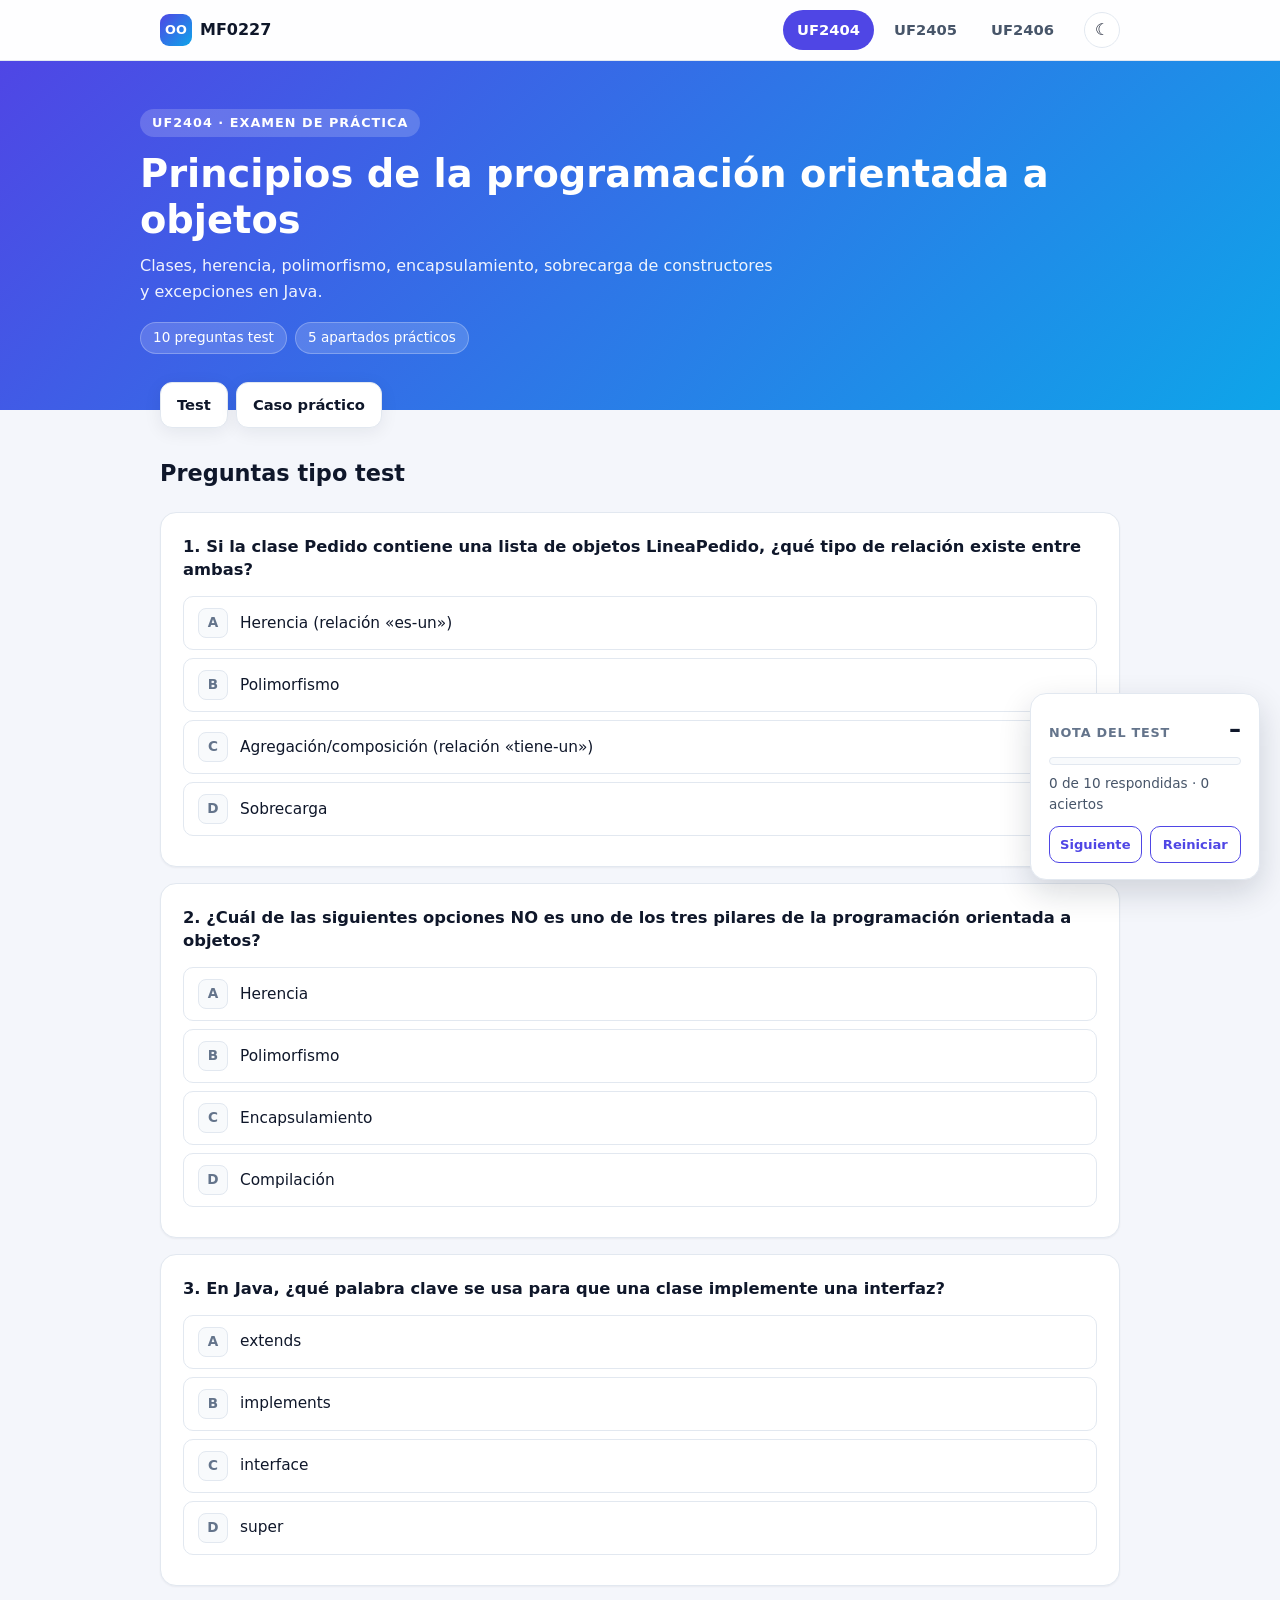
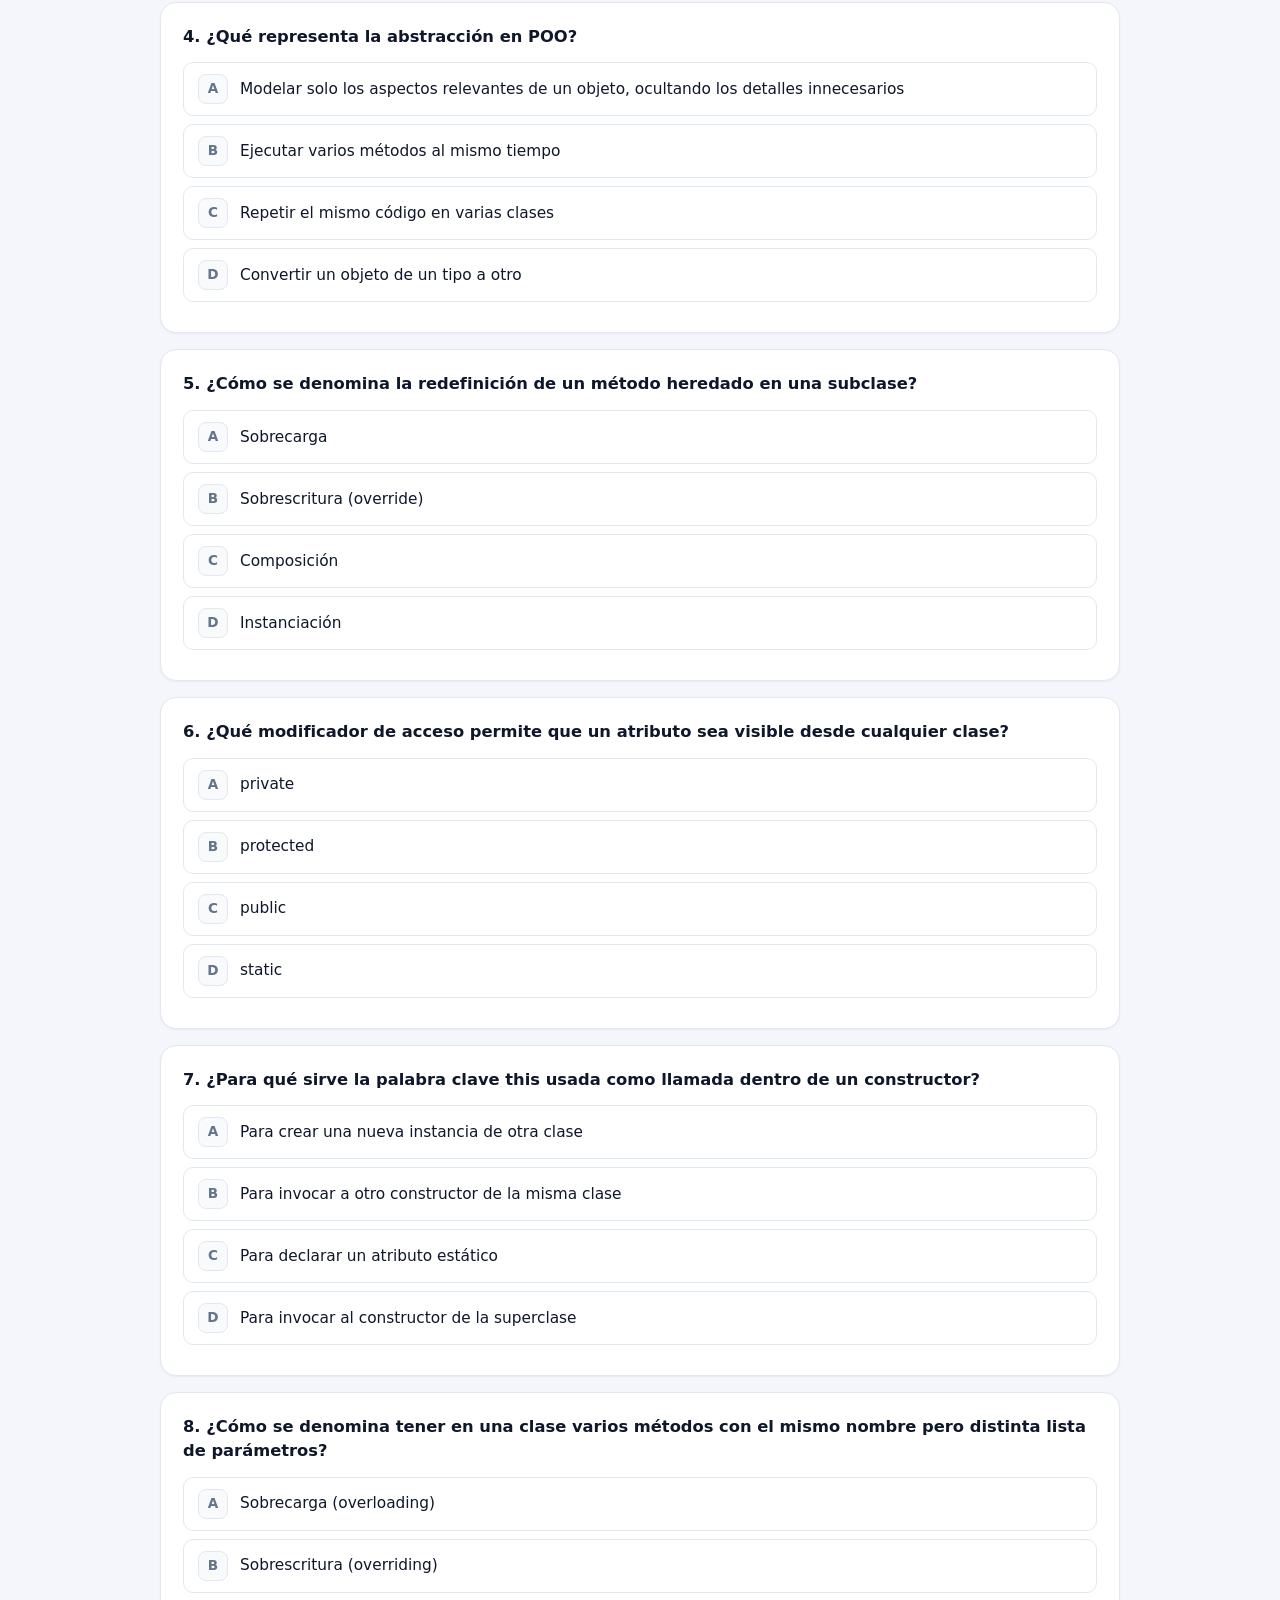
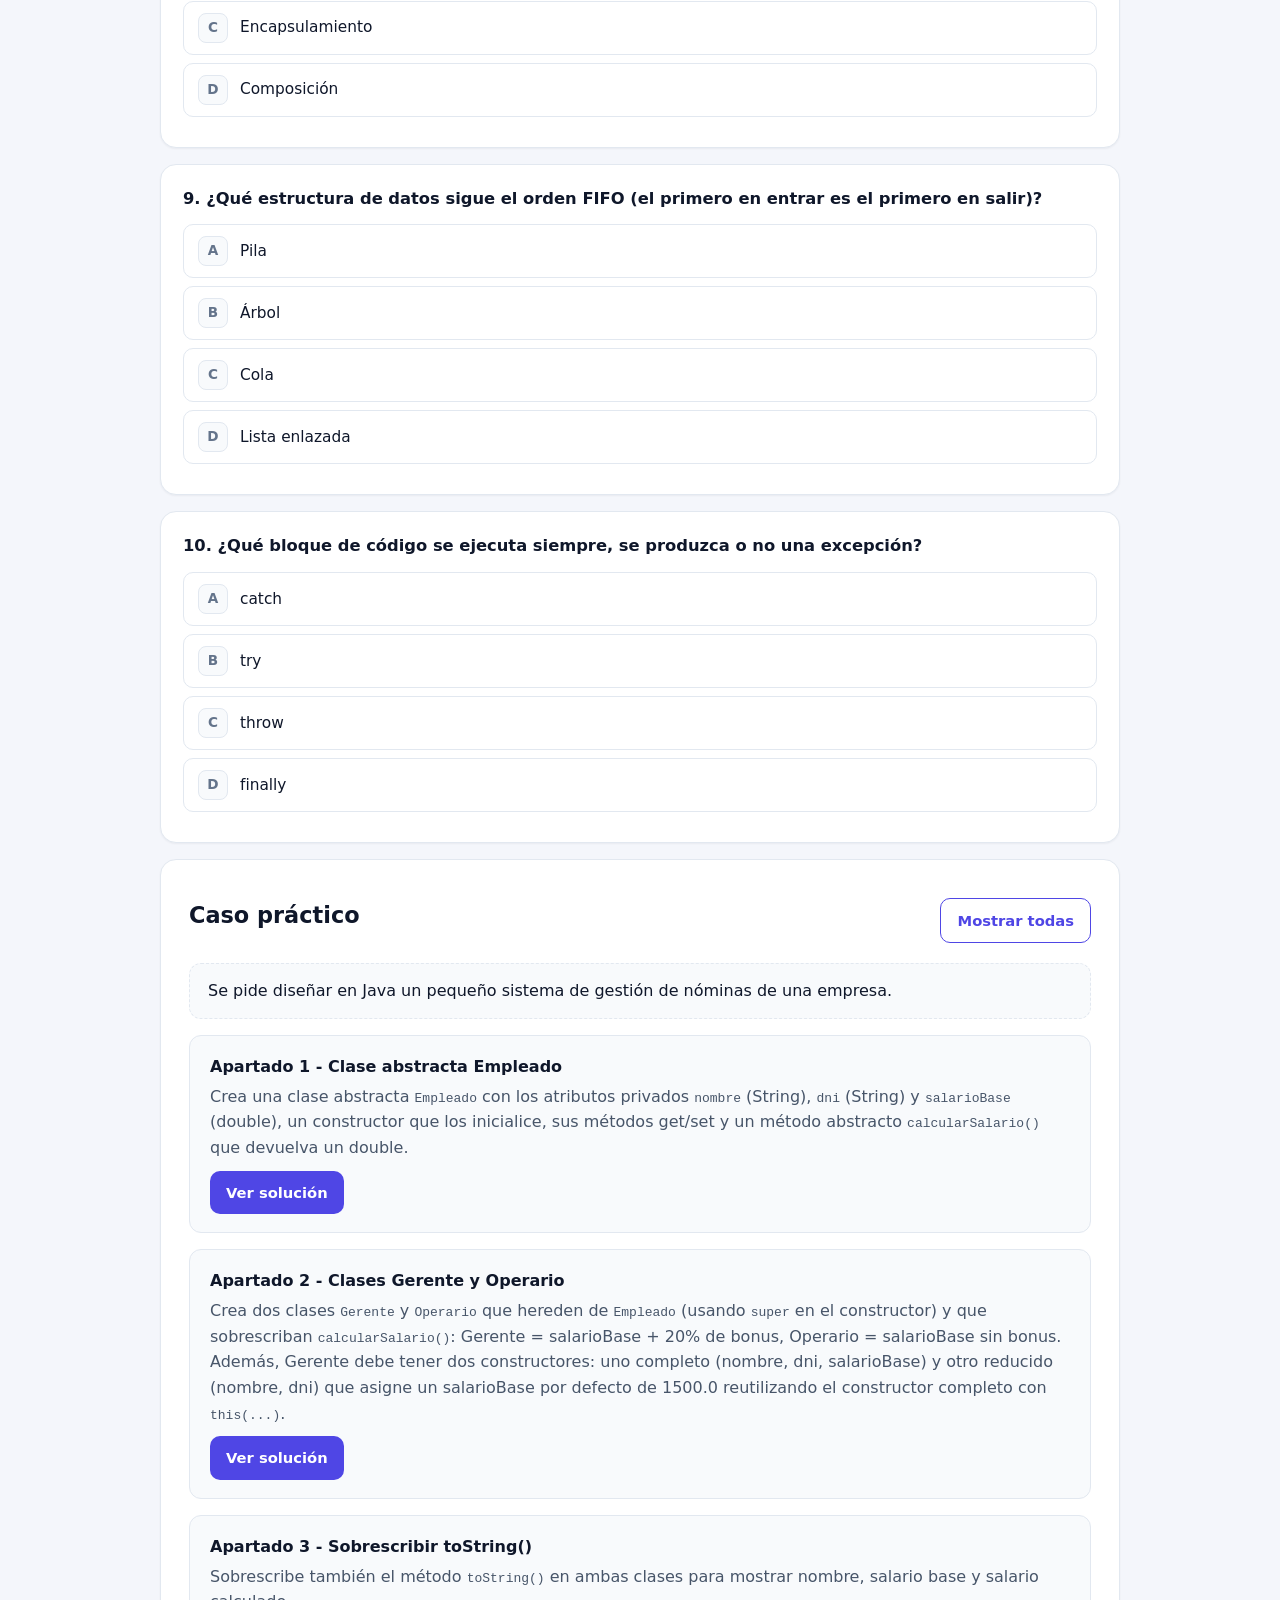
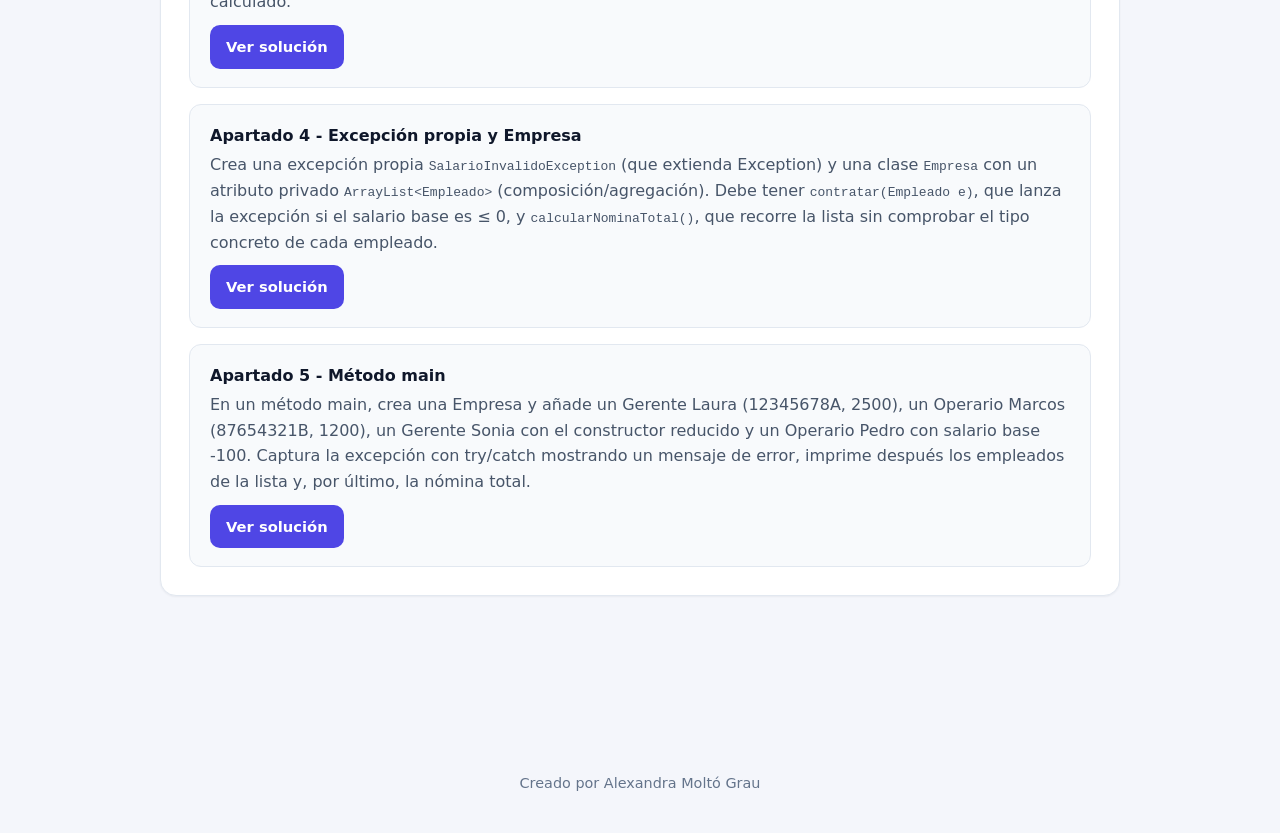
==== uf2404.html @ c9e81975 "wip" ====
<!DOCTYPE html>
<html lang="es">
<head>
<meta charset="UTF-8">
<meta name="viewport" content="width=device-width, initial-scale=1.0">
<title>UF2404 - Examen de Práctica</title>
<link rel="stylesheet" href="style.css">
</head>
<body>

<div class="topbar">
    <div class="topbar-inner">
        <a class="brand" href="index.html"><span class="brand-logo">OO</span><span class="brand-text">MF0227</span></a>
        <nav class="tabs">
            <a href="uf2404.html" class="active" aria-current="page">UF2404</a>
            <a href="uf2405.html">UF2405</a>
            <a href="uf2406.html">UF2406</a>
        </nav>
        <button class="theme-toggle" type="button" aria-label="Cambiar tema"></button>
    </div>
</div>

<header class="hero">
    <div class="hero-inner">
        <span class="eyebrow">UF2404 · Examen de práctica</span>
        <h1>Principios de la programación orientada a objetos</h1>
        <p>Clases, herencia, polimorfismo, encapsulamiento, sobrecarga de constructores y excepciones en Java.</p>
        <div class="hero-meta"><span>10 preguntas test</span><span>5 apartados prácticos</span></div>
    </div>
</header>

<main class="container">

<nav class="toc">
    <a href="#test">Test</a>
    <a href="#caso">Caso práctico</a>
</nav>

<section id="test" class="questions">
<div class="section-title"><h2>Preguntas tipo test</h2></div>

<div class="question">
    <h3>1. Si la clase Pedido contiene una lista de objetos LineaPedido, ¿qué tipo de relación existe entre ambas?</h3>
    <button class="answer">Herencia (relación «es-un»)</button>
    <button class="answer">Polimorfismo</button>
    <button class="answer correct">Agregación/composición (relación «tiene-un»)</button>
    <button class="answer">Sobrecarga</button>
    <div class="result"></div>
</div>

<div class="question">
    <h3>2. ¿Cuál de las siguientes opciones NO es uno de los tres pilares de la programación orientada a objetos?</h3>
    <button class="answer">Herencia</button>
    <button class="answer">Polimorfismo</button>
    <button class="answer">Encapsulamiento</button>
    <button class="answer correct">Compilación</button>
    <div class="result"></div>
</div>

<div class="question">
    <h3>3. En Java, ¿qué palabra clave se usa para que una clase implemente una interfaz?</h3>
    <button class="answer">extends</button>
    <button class="answer correct">implements</button>
    <button class="answer">interface</button>
    <button class="answer">super</button>
    <div class="result"></div>
</div>

<div class="question">
    <h3>4. ¿Qué representa la abstracción en POO?</h3>
    <button class="answer correct">Modelar solo los aspectos relevantes de un objeto, ocultando los detalles innecesarios</button>
    <button class="answer">Ejecutar varios métodos al mismo tiempo</button>
    <button class="answer">Repetir el mismo código en varias clases</button>
    <button class="answer">Convertir un objeto de un tipo a otro</button>
    <div class="result"></div>
</div>

<div class="question">
    <h3>5. ¿Cómo se denomina la redefinición de un método heredado en una subclase?</h3>
    <button class="answer">Sobrecarga</button>
    <button class="answer correct">Sobrescritura (override)</button>
    <button class="answer">Composición</button>
    <button class="answer">Instanciación</button>
    <div class="result"></div>
</div>

<div class="question">
    <h3>6. ¿Qué modificador de acceso permite que un atributo sea visible desde cualquier clase?</h3>
    <button class="answer">private</button>
    <button class="answer">protected</button>
    <button class="answer correct">public</button>
    <button class="answer">static</button>
    <div class="result"></div>
</div>

<div class="question">
    <h3>7. ¿Para qué sirve la palabra clave this usada como llamada dentro de un constructor?</h3>
    <button class="answer">Para crear una nueva instancia de otra clase</button>
    <button class="answer correct">Para invocar a otro constructor de la misma clase</button>
    <button class="answer">Para declarar un atributo estático</button>
    <button class="answer">Para invocar al constructor de la superclase</button>
    <div class="result"></div>
</div>

<div class="question">
    <h3>8. ¿Cómo se denomina tener en una clase varios métodos con el mismo nombre pero distinta lista de parámetros?</h3>
    <button class="answer correct">Sobrecarga (overloading)</button>
    <button class="answer">Sobrescritura (overriding)</button>
    <button class="answer">Encapsulamiento</button>
    <button class="answer">Composición</button>
    <div class="result"></div>
</div>

<div class="question">
    <h3>9. ¿Qué estructura de datos sigue el orden FIFO (el primero en entrar es el primero en salir)?</h3>
    <button class="answer">Pila</button>
    <button class="answer">Árbol</button>
    <button class="answer correct">Cola</button>
    <button class="answer">Lista enlazada</button>
    <div class="result"></div>
</div>

<div class="question">
    <h3>10. ¿Qué bloque de código se ejecuta siempre, se produzca o no una excepción?</h3>
    <button class="answer">catch</button>
    <button class="answer">try</button>
    <button class="answer">throw</button>
    <button class="answer correct">finally</button>
    <div class="result"></div>
</div>
</section>

<section id="caso" class="card">
<div class="section-title"><h2>Caso práctico</h2><button type="button" class="btn btn-ghost" data-toggle-all>Mostrar todas</button></div>
<div class="statement">
<p>Se pide diseñar en Java un pequeño sistema de gestión de nóminas de una empresa.</p>
</div>

<div class="practice">
<h3>Apartado 1 - Clase abstracta Empleado</h3>
<p>Crea una clase abstracta <code>Empleado</code> con los atributos privados <code>nombre</code> (String), <code>dni</code> (String) y <code>salarioBase</code> (double), un constructor que los inicialice, sus métodos get/set y un método abstracto <code>calcularSalario()</code> que devuelva un double.</p>
<button class="solution-btn">Ver solución</button>
<div class="solution"><pre>
public abstract class Empleado {
    private String nombre;
    private String dni;
    private double salarioBase;

    public Empleado(String nombre, String dni, double salarioBase) {
        this.nombre = nombre;
        this.dni = dni;
        this.salarioBase = salarioBase;
    }

    public String getNombre() { return nombre; }
    public void setNombre(String nombre) { this.nombre = nombre; }
    public String getDni() { return dni; }
    public void setDni(String dni) { this.dni = dni; }
    public double getSalarioBase() { return salarioBase; }
    public void setSalarioBase(double salarioBase) { this.salarioBase = salarioBase; }

    public abstract double calcularSalario();
}
</pre></div>
</div>

<div class="practice">
<h3>Apartado 2 - Clases Gerente y Operario</h3>
<p>Crea dos clases <code>Gerente</code> y <code>Operario</code> que hereden de <code>Empleado</code> (usando <code>super</code> en el constructor) y que sobrescriban <code>calcularSalario()</code>: Gerente = salarioBase + 20% de bonus, Operario = salarioBase sin bonus. Además, Gerente debe tener dos constructores: uno completo (nombre, dni, salarioBase) y otro reducido (nombre, dni) que asigne un salarioBase por defecto de 1500.0 reutilizando el constructor completo con <code>this(...)</code>.</p>
<button class="solution-btn">Ver solución</button>
<div class="solution"><pre>
public class Gerente extends Empleado {
    public Gerente(String nombre, String dni, double salarioBase) {
        super(nombre, dni, salarioBase);
    }

    public Gerente(String nombre, String dni) {   // sobrecarga
        this(nombre, dni, 1500.0);
    }

    @Override
    public double calcularSalario() { return getSalarioBase() * 1.20; }
}

public class Operario extends Empleado {
    public Operario(String nombre, String dni, double salarioBase) {
        super(nombre, dni, salarioBase);
    }

    @Override
    public double calcularSalario() { return getSalarioBase(); }
}
</pre></div>
</div>

<div class="practice">
<h3>Apartado 3 - Sobrescribir toString()</h3>
<p>Sobrescribe también el método <code>toString()</code> en ambas clases para mostrar nombre, salario base y salario calculado.</p>
<button class="solution-btn">Ver solución</button>
<div class="solution"><pre>
// En Gerente
@Override
public String toString() {
    return "Gerente: " + getNombre()
         + " - Salario base: " + getSalarioBase() + " - Salario: " + calcularSalario();
}

// En Operario
@Override
public String toString() {
    return "Operario: " + getNombre()
         + " - Salario base: " + getSalarioBase() + " - Salario: " + calcularSalario();
}
</pre></div>
</div>

<div class="practice">
<h3>Apartado 4 - Excepción propia y Empresa</h3>
<p>Crea una excepción propia <code>SalarioInvalidoException</code> (que extienda Exception) y una clase <code>Empresa</code> con un atributo privado <code>ArrayList&lt;Empleado&gt;</code> (composición/agregación). Debe tener <code>contratar(Empleado e)</code>, que lanza la excepción si el salario base es ≤ 0, y <code>calcularNominaTotal()</code>, que recorre la lista sin comprobar el tipo concreto de cada empleado.</p>
<button class="solution-btn">Ver solución</button>
<div class="solution"><pre>
public class SalarioInvalidoException extends Exception {
    public SalarioInvalidoException(String mensaje) { super(mensaje); }
}

import java.util.ArrayList;

public class Empresa {
    private ArrayList&lt;Empleado&gt; empleados = new ArrayList&lt;&gt;();

    public void contratar(Empleado e) throws SalarioInvalidoException {
        if (e.getSalarioBase() &lt;= 0) {
            throw new SalarioInvalidoException(
                "salario no válido para " + e.getNombre());
        }
        empleados.add(e);
    }

    public double calcularNominaTotal() {
        double total = 0;
        for (Empleado e : empleados) {
            total += e.calcularSalario();   // polimorfismo
        }
        return total;
    }

    public ArrayList&lt;Empleado&gt; getEmpleados() { return empleados; }
}
</pre></div>
</div>

<div class="practice">
<h3>Apartado 5 - Método main</h3>
<p>En un método main, crea una Empresa y añade un Gerente Laura (12345678A, 2500), un Operario Marcos (87654321B, 1200), un Gerente Sonia con el constructor reducido y un Operario Pedro con salario base -100. Captura la excepción con try/catch mostrando un mensaje de error, imprime después los empleados de la lista y, por último, la nómina total.</p>
<button class="solution-btn">Ver solución</button>
<div class="solution"><pre>
public class Main {
    public static void main(String[] args) {
        Empresa empresa = new Empresa();
        try {
            empresa.contratar(new Gerente("Laura", "12345678A", 2500));
            empresa.contratar(new Operario("Marcos", "87654321B", 1200));
            empresa.contratar(new Gerente("Sonia", "11223344C"));
            empresa.contratar(new Operario("Pedro", "99887766D", -100));
        } catch (SalarioInvalidoException ex) {
            System.out.println("Error: " + ex.getMessage());
        }
        for (Empleado e : empresa.getEmpleados()) {
            System.out.println(e);
        }
        System.out.println("Nómina total: " + empresa.calcularNominaTotal());
    }
}

/* Salida esperada:
Error: salario no válido para Pedro
Gerente: Laura - Salario base: 2500.0 - Salario: 3000.0
Operario: Marcos - Salario base: 1200.0 - Salario: 1200.0
Gerente: Sonia - Salario base: 1500.0 - Salario: 1800.0
Nómina total: 6000.0
*/
</pre></div>
</div>

</section>

</main>

<footer>
    Creado por Alexandra Moltó Grau
</footer>

<script src="script.js"></script>
</body>
</html>
---- style.css ----
/* =========================
   VARIABLES / TEMA
========================= */

:root{
    --bg:#f4f6fb;
    --surface:#ffffff;
    --surface-2:#f8fafc;
    --border:#e2e8f0;
    --text:#0f172a;
    --text-2:#475569;
    --muted:#64748b;

    --primary:#4f46e5;
    --primary-hover:#4338ca;
    --primary-soft:#eef2ff;
    --primary-text:#ffffff;

    --ok:#16a34a;
    --ok-soft:#dcfce7;
    --ok-border:#22c55e;
    --ok-text:#166534;

    --ko:#dc2626;
    --ko-soft:#fee2e2;
    --ko-border:#ef4444;
    --ko-text:#991b1b;

    --info-soft:#ecfeff;
    --info-border:#0891b2;

    --code-bg:#0f172a;
    --code-text:#e2e8f0;

    --shadow-sm:0 1px 2px rgba(15,23,42,.05);
    --shadow:0 4px 18px rgba(15,23,42,.07);
    --shadow-lg:0 12px 32px rgba(15,23,42,.16);

    --radius:16px;
    --radius-sm:10px;

    --hero-from:#4f46e5;
    --hero-to:#0ea5e9;
}

@media (prefers-color-scheme: dark){
    :root:not([data-theme="light"]){
        --bg:#0b1120;
        --surface:#131c2e;
        --surface-2:#0f1728;
        --border:#23304a;
        --text:#e2e8f0;
        --text-2:#b6c2d4;
        --muted:#8a99b0;

        --primary:#818cf8;
        --primary-hover:#a5b4fc;
        --primary-soft:#1e2448;
        --primary-text:#0b1120;

        --ok:#4ade80;
        --ok-soft:#0f2e1f;
        --ok-border:#22c55e;
        --ok-text:#86efac;

        --ko:#f87171;
        --ko-soft:#3a1618;
        --ko-border:#ef4444;
        --ko-text:#fca5a5;

        --info-soft:#0c2a33;
        --info-border:#22d3ee;

        --code-bg:#070b16;
        --code-text:#e2e8f0;

        --shadow-sm:0 1px 2px rgba(0,0,0,.3);
        --shadow:0 4px 18px rgba(0,0,0,.35);
        --shadow-lg:0 12px 32px rgba(0,0,0,.5);

        --hero-from:#3730a3;
        --hero-to:#0369a1;
    }
}

:root[data-theme="dark"]{
    --bg:#0b1120;
    --surface:#131c2e;
    --surface-2:#0f1728;
    --border:#23304a;
    --text:#e2e8f0;
    --text-2:#b6c2d4;
    --muted:#8a99b0;

    --primary:#818cf8;
    --primary-hover:#a5b4fc;
    --primary-soft:#1e2448;
    --primary-text:#0b1120;

    --ok:#4ade80;
    --ok-soft:#0f2e1f;
    --ok-border:#22c55e;
    --ok-text:#86efac;

    --ko:#f87171;
    --ko-soft:#3a1618;
    --ko-border:#ef4444;
    --ko-text:#fca5a5;

    --info-soft:#0c2a33;
    --info-border:#22d3ee;

    --code-bg:#070b16;
    --code-text:#e2e8f0;

    --shadow-sm:0 1px 2px rgba(0,0,0,.3);
    --shadow:0 4px 18px rgba(0,0,0,.35);
    --shadow-lg:0 12px 32px rgba(0,0,0,.5);

    --hero-from:#3730a3;
    --hero-to:#0369a1;
}

/* =========================
   RESET
========================= */

*{
    margin:0;
    padding:0;
    box-sizing:border-box;
}

html{
    scroll-behavior:smooth;
    scroll-padding-top:80px;
}

body{
    font-family:'Segoe UI',system-ui,-apple-system,Roboto,sans-serif;
    background:var(--bg);
    color:var(--text);
    line-height:1.6;
    -webkit-font-smoothing:antialiased;
}

a{
    color:var(--primary);
}

:focus-visible{
    outline:3px solid var(--primary);
    outline-offset:2px;
}

/* =========================
   BARRA SUPERIOR
========================= */

.topbar{
    position:sticky;
    top:0;
    z-index:100;
    background:color-mix(in srgb, var(--surface) 88%, transparent);
    backdrop-filter:blur(10px);
    -webkit-backdrop-filter:blur(10px);
    border-bottom:1px solid var(--border);
}

.topbar-inner{
    max-width:1000px;
    margin:0 auto;
    padding:10px 20px;
    display:flex;
    align-items:center;
    gap:16px;
}

.brand{
    font-weight:800;
    color:var(--text);
    text-decoration:none;
    display:flex;
    align-items:center;
    gap:8px;
    white-space:nowrap;
}

.brand-logo{
    display:inline-grid;
    place-items:center;
    width:32px;
    height:32px;
    border-radius:9px;
    background:linear-gradient(135deg,var(--hero-from),var(--hero-to));
    color:#fff;
    font-size:.8rem;
}

.tabs{
    display:flex;
    gap:6px;
    margin-left:auto;
    overflow-x:auto;
}

.tabs a{
    text-decoration:none;
    color:var(--text-2);
    padding:8px 14px;
    border-radius:999px;
    font-weight:600;
    font-size:.92rem;
    transition:background .15s,color .15s;
    white-space:nowrap;
}

.tabs a:hover{
    background:var(--primary-soft);
    color:var(--primary);
}

.tabs a.active{
    background:var(--primary);
    color:var(--primary-text);
}

.theme-toggle{
    border:1px solid var(--border);
    background:var(--surface);
    color:var(--text);
    width:36px;
    height:36px;
    border-radius:50%;
    cursor:pointer;
    font-size:1rem;
    flex-shrink:0;
}

/* =========================
   HERO
========================= */

.hero{
    background:linear-gradient(135deg,var(--hero-from),var(--hero-to));
    color:#fff;
    padding:48px 20px 56px;
}

.hero-inner{
    max-width:1000px;
    margin:0 auto;
}

.hero .eyebrow{
    display:inline-block;
    font-size:.8rem;
    font-weight:700;
    letter-spacing:.08em;
    text-transform:uppercase;
    background:rgba(255,255,255,.18);
    padding:4px 12px;
    border-radius:999px;
    margin-bottom:14px;
}

.hero h1{
    font-size:clamp(1.6rem,4vw,2.4rem);
    line-height:1.2;
    margin-bottom:10px;
}

.hero p{
    opacity:.92;
    max-width:640px;
}

.hero-meta{
    display:flex;
    flex-wrap:wrap;
    gap:8px;
    margin-top:18px;
}

.hero-meta span{
    background:rgba(255,255,255,.16);
    border:1px solid rgba(255,255,255,.25);
    padding:4px 12px;
    border-radius:999px;
    font-size:.85rem;
}

/* =========================
   ÍNDICE DE SECCIONES
========================= */

.toc{
    display:flex;
    flex-wrap:wrap;
    gap:8px;
    margin:-28px 0 28px;
    position:relative;
}

.toc a{
    background:var(--surface);
    border:1px solid var(--border);
    box-shadow:var(--shadow);
    padding:10px 16px;
    border-radius:12px;
    text-decoration:none;
    color:var(--text);
    font-weight:600;
    font-size:.92rem;
}

.toc a:hover{
    border-color:var(--primary);
    color:var(--primary);
}

/* =========================
   CONTENIDO
========================= */

.container{
    max-width:1000px;
    margin:0 auto;
    padding:0 20px 120px;
}

.section-title{
    display:flex;
    align-items:center;
    justify-content:space-between;
    flex-wrap:wrap;
    gap:12px;
    margin-bottom:20px;
}

.section-title h2{
    font-size:1.4rem;
}

.card{
    background:var(--surface);
    border:1px solid var(--border);
    border-radius:var(--radius);
    padding:28px;
    margin-bottom:28px;
    box-shadow:var(--shadow-sm);
}

.card > h2{
    font-size:1.35rem;
    margin-bottom:18px;
}

.card > p{
    color:var(--text-2);
}

/* =========================
   PORTADA
========================= */

.unit-grid{
    display:grid;
    grid-template-columns:repeat(auto-fit,minmax(260px,1fr));
    gap:20px;
    margin-top:-28px;
    position:relative;
}

.unit-card{
    display:flex;
    flex-direction:column;
    background:var(--surface);
    border:1px solid var(--border);
    border-radius:var(--radius);
    padding:24px;
    box-shadow:var(--shadow);
    text-decoration:none;
    color:var(--text);
    transition:transform .15s,box-shadow .15s,border-color .15s;
}

.unit-card:hover{
    transform:translateY(-3px);
    box-shadow:var(--shadow-lg);
    border-color:var(--primary);
}

.unit-card .unit-code{
    font-size:.8rem;
    font-weight:800;
    letter-spacing:.06em;
    color:var(--primary);
}

.unit-card h2{
    font-size:1.15rem;
    margin:6px 0 8px;
}

.unit-card p{
    color:var(--text-2);
    font-size:.95rem;
    flex:1;
}

.unit-card .unit-tags{
    display:flex;
    flex-wrap:wrap;
    gap:6px;
    margin:14px 0 18px;
}

.unit-card .unit-tags span{
    font-size:.78rem;
    background:var(--surface-2);
    border:1px solid var(--border);
    padding:2px 10px;
    border-radius:999px;
    color:var(--muted);
}

.unit-card .go{
    font-weight:700;
    color:var(--primary);
}

.tips{
    margin-top:28px;
}

.tips ul{
    margin-left:20px;
    color:var(--text-2);
}

/* =========================
   PREGUNTAS TEST
========================= */

.questions{
    counter-reset:q;
}

.question{
    background:var(--surface);
    border:1px solid var(--border);
    border-radius:var(--radius);
    padding:22px;
    margin-bottom:16px;
    box-shadow:var(--shadow-sm);
    transition:border-color .2s;
}

.question.is-correct{
    border-color:var(--ok-border);
}

.question.is-wrong{
    border-color:var(--ko-border);
}

.question h3{
    font-size:1.02rem;
    margin-bottom:14px;
    line-height:1.45;
}

.answer{
    display:flex;
    align-items:center;
    gap:12px;
    width:100%;
    text-align:left;
    padding:11px 14px;
    margin-bottom:8px;
    border:1.5px solid var(--border);
    border-radius:var(--radius-sm);
    background:var(--surface);
    color:var(--text);
    cursor:pointer;
    transition:background .15s,border-color .15s;
    font:inherit;
    font-size:.96rem;
}

.answer::before{
    content:attr(data-letter);
    display:inline-grid;
    place-items:center;
    flex-shrink:0;
    width:28px;
    height:28px;
    border-radius:8px;
    background:var(--surface-2);
    border:1px solid var(--border);
    font-weight:700;
    font-size:.85rem;
    color:var(--muted);
}

.answer:not(:disabled):hover{
    background:var(--primary-soft);
    border-color:var(--primary);
}

.answer:disabled{
    cursor:default;
}

.answer.show-correct{
    background:var(--ok-soft);
    border-color:var(--ok-border);
    color:var(--ok-text);
}

.answer.show-correct::before{
    content:"✓";
    background:var(--ok-border);
    border-color:var(--ok-border);
    color:#fff;
}

.answer.show-wrong{
    background:var(--ko-soft);
    border-color:var(--ko-border);
    color:var(--ko-text);
}

.answer.show-wrong::before{
    content:"✕";
    background:var(--ko-border);
    border-color:var(--ko-border);
    color:#fff;
}

.question.answered .answer:not(.show-correct):not(.show-wrong){
    opacity:.6;
}

.result{
    margin-top:6px;
    font-weight:600;
    font-size:.95rem;
}

.result.ok{ color:var(--ok); }
.result.ko{ color:var(--ko); }

/* =========================
   PREGUNTAS CORTAS
========================= */

.short-question{
    padding:20px 0;
    border-bottom:1px solid var(--border);
}

.short-question:last-child{
    border-bottom:none;
    padding-bottom:0;
}

.short-question:first-of-type{
    padding-top:0;
}

.short-question h3{
    font-size:1.02rem;
    margin-bottom:8px;
}

textarea{
    width:100%;
    min-height:110px;
    padding:14px;
    border:1.5px solid var(--border);
    border-radius:12px;
    resize:vertical;
    font:inherit;
    font-size:.95rem;
    background:var(--surface-2);
    color:var(--text);
    transition:border-color .15s;
}

textarea:focus{
    outline:none;
    border-color:var(--primary);
    background:var(--surface);
}

.saved-hint{
    font-size:.78rem;
    color:var(--muted);
    margin-left:10px;
}

/* =========================
   BOTONES
========================= */

.btn,
.check-btn,
.solution-btn{
    display:inline-flex;
    align-items:center;
    gap:6px;
    margin-top:10px;
    background:var(--primary);
    color:var(--primary-text);
    border:none;
    border-radius:var(--radius-sm);
    padding:10px 16px;
    cursor:pointer;
    font:inherit;
    font-weight:600;
    font-size:.92rem;
    text-decoration:none;
    transition:background .15s;
}

.btn:hover,
.check-btn:hover,
.solution-btn:hover{
    background:var(--primary-hover);
}

.btn-ghost{
    background:transparent;
    color:var(--primary);
    border:1.5px solid var(--primary);
}

.btn-ghost:hover{
    background:var(--primary-soft);
}

.check-btn[aria-expanded="true"],
.solution-btn[aria-expanded="true"]{
    background:var(--surface-2);
    color:var(--text);
    box-shadow:inset 0 0 0 1.5px var(--border);
}

/* =========================
   RESPUESTAS MODELO
========================= */

.feedback,
.solution{
    display:none;
    margin-top:14px;
    padding:14px 16px;
    border-radius:var(--radius-sm);
    animation:fade .2s ease;
}

.feedback{
    background:var(--info-soft);
    border-left:4px solid var(--info-border);
}

.feedback::before{
    content:"Respuesta modelo";
    display:block;
    font-size:.75rem;
    font-weight:800;
    letter-spacing:.06em;
    text-transform:uppercase;
    color:var(--info-border);
    margin-bottom:4px;
}

.solution{
    background:var(--primary-soft);
    border-left:4px solid var(--primary);
}

.feedback.open,
.solution.open{
    display:block;
}

@keyframes fade{
    from{ opacity:0; transform:translateY(-4px); }
    to{ opacity:1; transform:none; }
}

/* =========================
   CÓDIGO
========================= */

.code-wrap{
    position:relative;
}

pre{
    background:var(--code-bg);
    color:var(--code-text);
    padding:16px 18px;
    border-radius:var(--radius-sm);
    overflow-x:auto;
    font-family:'Cascadia Code','Consolas','Fira Code',monospace;
    font-size:.88rem;
    line-height:1.55;
}

.solution pre{
    margin:-2px 0;
}

.copy-btn{
    position:absolute;
    top:8px;
    right:8px;
    background:rgba(255,255,255,.1);
    color:#e2e8f0;
    border:1px solid rgba(255,255,255,.2);
    border-radius:8px;
    padding:4px 10px;
    font:inherit;
    font-size:.78rem;
    cursor:pointer;
}

.copy-btn:hover{
    background:rgba(255,255,255,.2);
}

/* =========================
   CASO PRÁCTICO
========================= */

.practice{
    background:var(--surface-2);
    border:1px solid var(--border);
    border-radius:12px;
    padding:18px 20px;
    margin-top:16px;
}

.practice h3{
    font-size:1rem;
    margin-bottom:4px;
}

.practice > p{
    color:var(--text-2);
}

.statement{
    background:var(--surface-2);
    border:1px dashed var(--border);
    border-radius:12px;
    padding:14px 18px;
    margin-bottom:6px;
}

ul{
    margin-top:8px;
    margin-left:22px;
}

li{
    margin-bottom:4px;
}

/* =========================
   TABLAS
========================= */

.table-name{
    font-weight:700;
    margin:18px 0 8px;
    font-family:'Cascadia Code','Consolas',monospace;
    color:var(--primary);
}

.table-wrap{
    overflow-x:auto;
    border:1px solid var(--border);
    border-radius:12px;
}

table{
    width:100%;
    border-collapse:collapse;
    font-size:.93rem;
}

th,
td{
    padding:10px 14px;
    text-align:left;
    border-bottom:1px solid var(--border);
}

th{
    background:var(--surface-2);
    font-family:'Cascadia Code','Consolas',monospace;
    font-size:.85rem;
    color:var(--text-2);
}

tr:last-child td{
    border-bottom:none;
}

/* =========================
   PANEL NOTA
========================= */

#score-panel{
    position:fixed;
    right:20px;
    bottom:20px;
    background:var(--surface);
    border:1px solid var(--border);
    padding:16px 18px;
    border-radius:var(--radius);
    box-shadow:var(--shadow-lg);
    width:230px;
    z-index:999;
}

#score-panel .score-head{
    display:flex;
    justify-content:space-between;
    align-items:baseline;
    margin-bottom:8px;
}

#score-panel h3{
    font-size:.8rem;
    letter-spacing:.06em;
    text-transform:uppercase;
    color:var(--muted);
}

#score-grade{
    font-size:1.5rem;
    font-weight:800;
}

#score-grade.pass{ color:var(--ok); }
#score-grade.fail{ color:var(--ko); }

.progress{
    height:8px;
    background:var(--surface-2);
    border:1px solid var(--border);
    border-radius:999px;
    overflow:hidden;
    display:flex;
}

.progress .bar-ok{
    background:var(--ok-border);
    transition:width .3s;
}

.progress .bar-ko{
    background:var(--ko-border);
    transition:width .3s;
}

#score-text{
    font-size:.85rem;
    color:var(--text-2);
    margin-top:8px;
}

#score-panel .score-actions{
    display:flex;
    gap:8px;
    margin-top:10px;
}

#score-panel .score-actions button{
    flex:1;
    margin-top:0;
    padding:7px 10px;
    font-size:.82rem;
    justify-content:center;
}

/* =========================
   FOOTER
========================= */

footer{
    text-align:center;
    padding:28px 20px 40px;
    font-size:.9rem;
    color:var(--muted);
}

/* =========================
   MÓVIL
========================= */

@media (max-width:720px){

    .topbar-inner{
        padding:8px 16px;
        gap:10px;
    }

    .brand-text{
        display:none;
    }

    .tabs a{
        padding:7px 11px;
        font-size:.86rem;
    }

    .hero{
        padding:36px 16px 48px;
    }

    .container{
        padding:0 16px 150px;
    }

    .card{
        padding:20px 16px;
    }

    .question{
        padding:18px 16px;
    }

    #score-panel{
        left:12px;
        right:12px;
        bottom:12px;
        width:auto;
    }

}

@media print{
    .topbar,#score-panel,.toc,.copy-btn,.check-btn,.solution-btn{ display:none !important; }
    .feedback,.solution{ display:block !important; }
    .hero{ background:none; color:#000; }
}
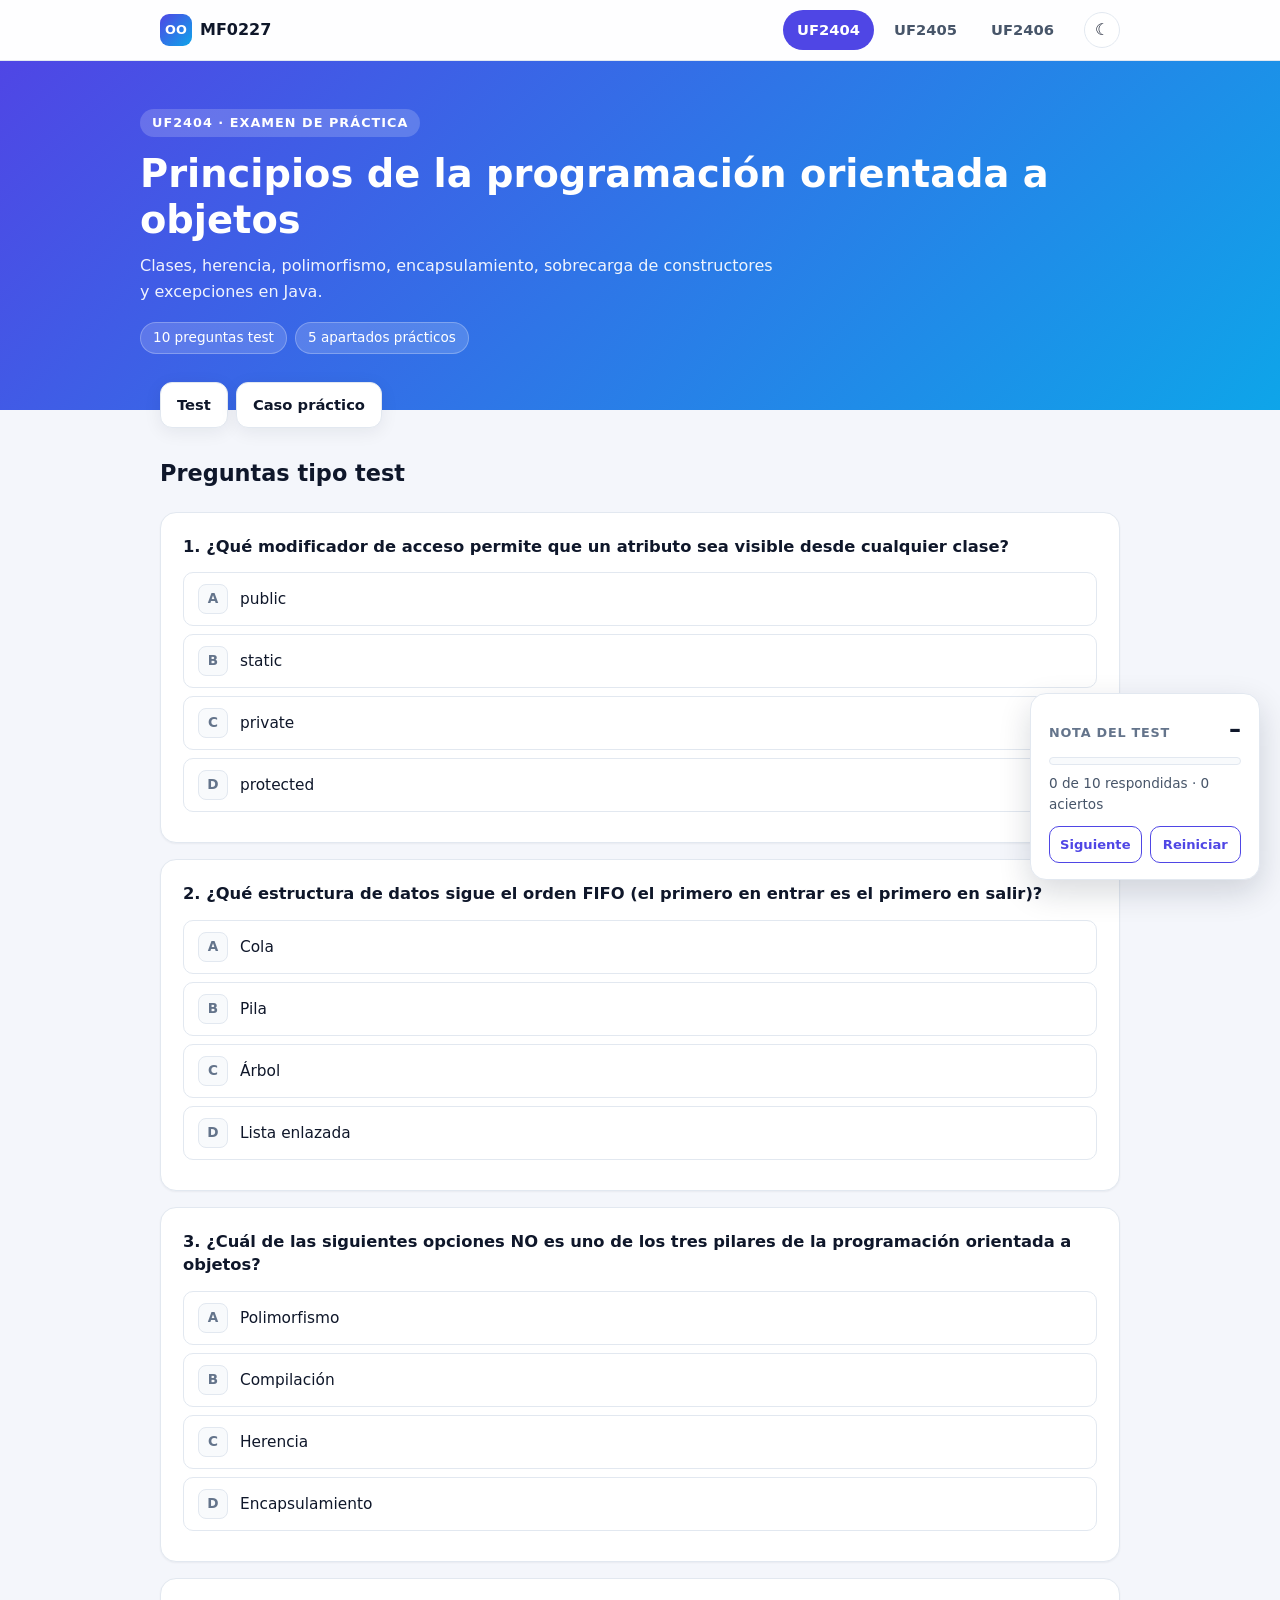
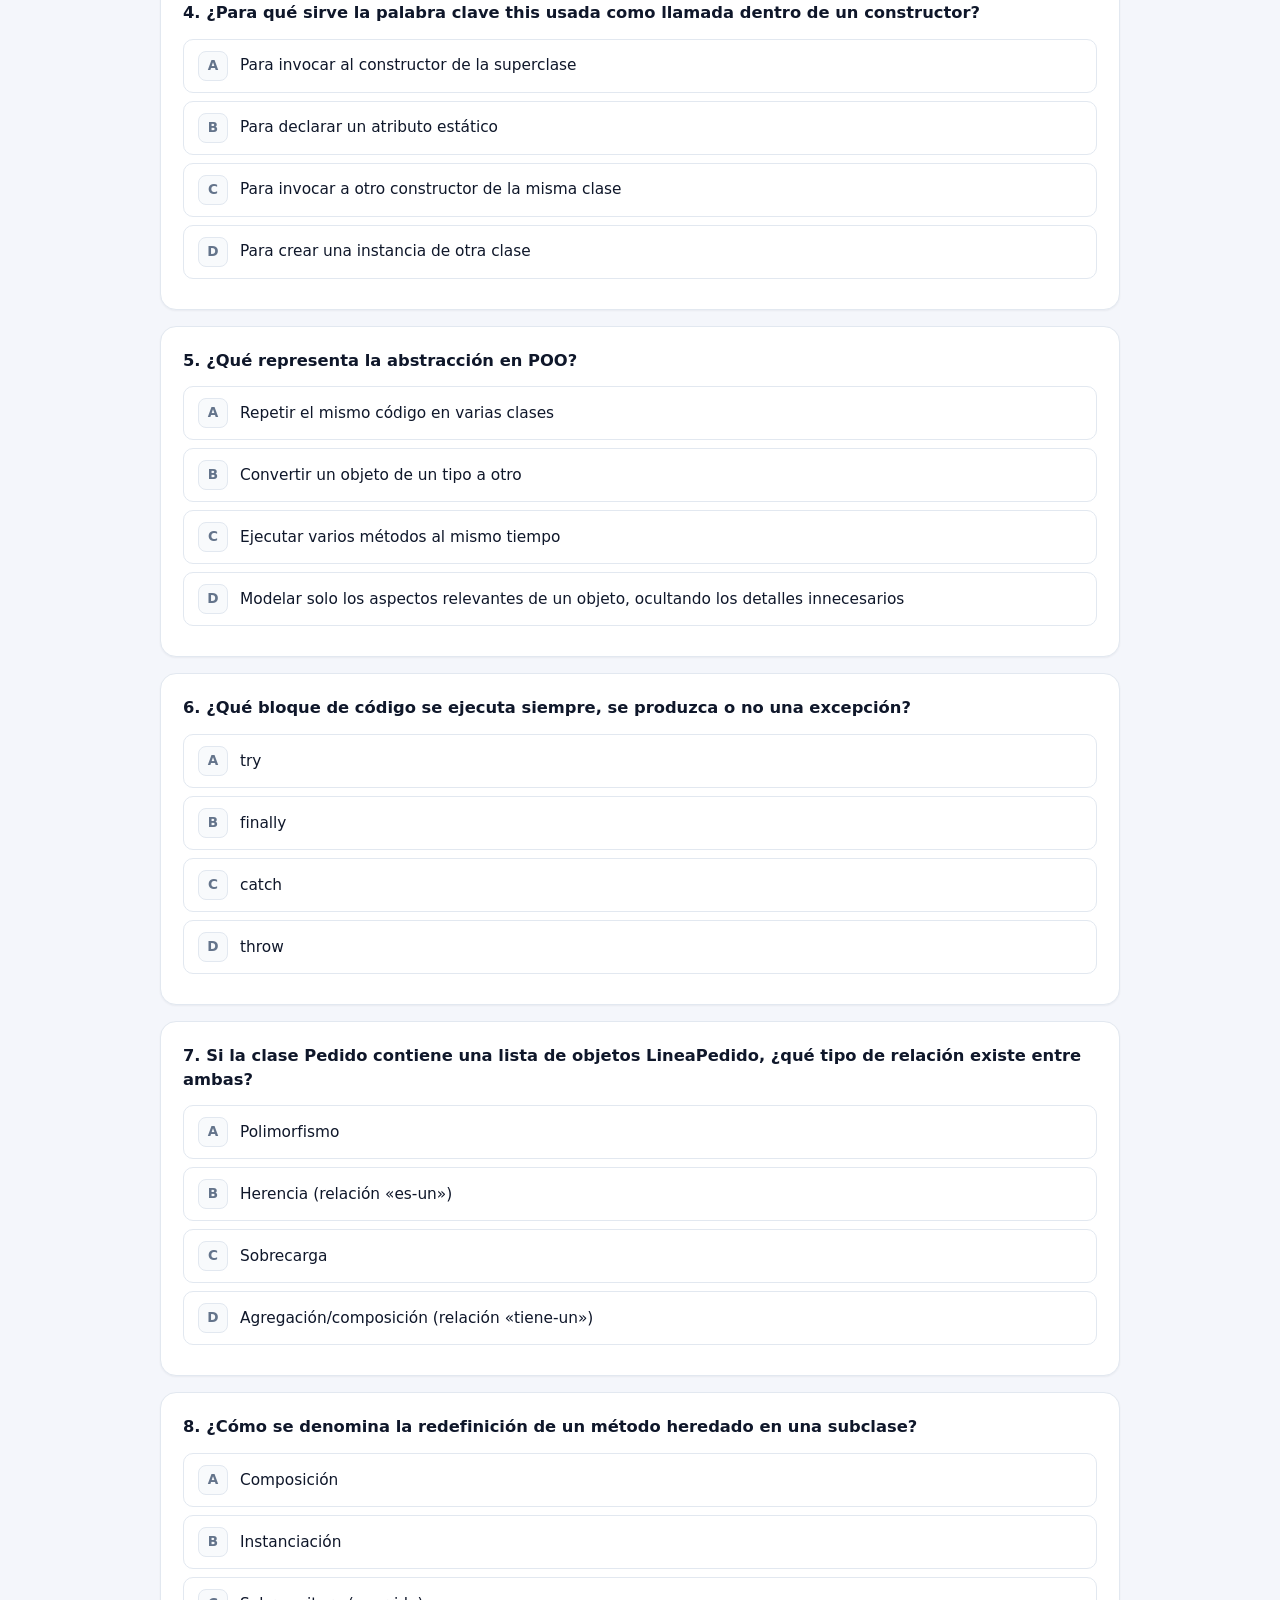
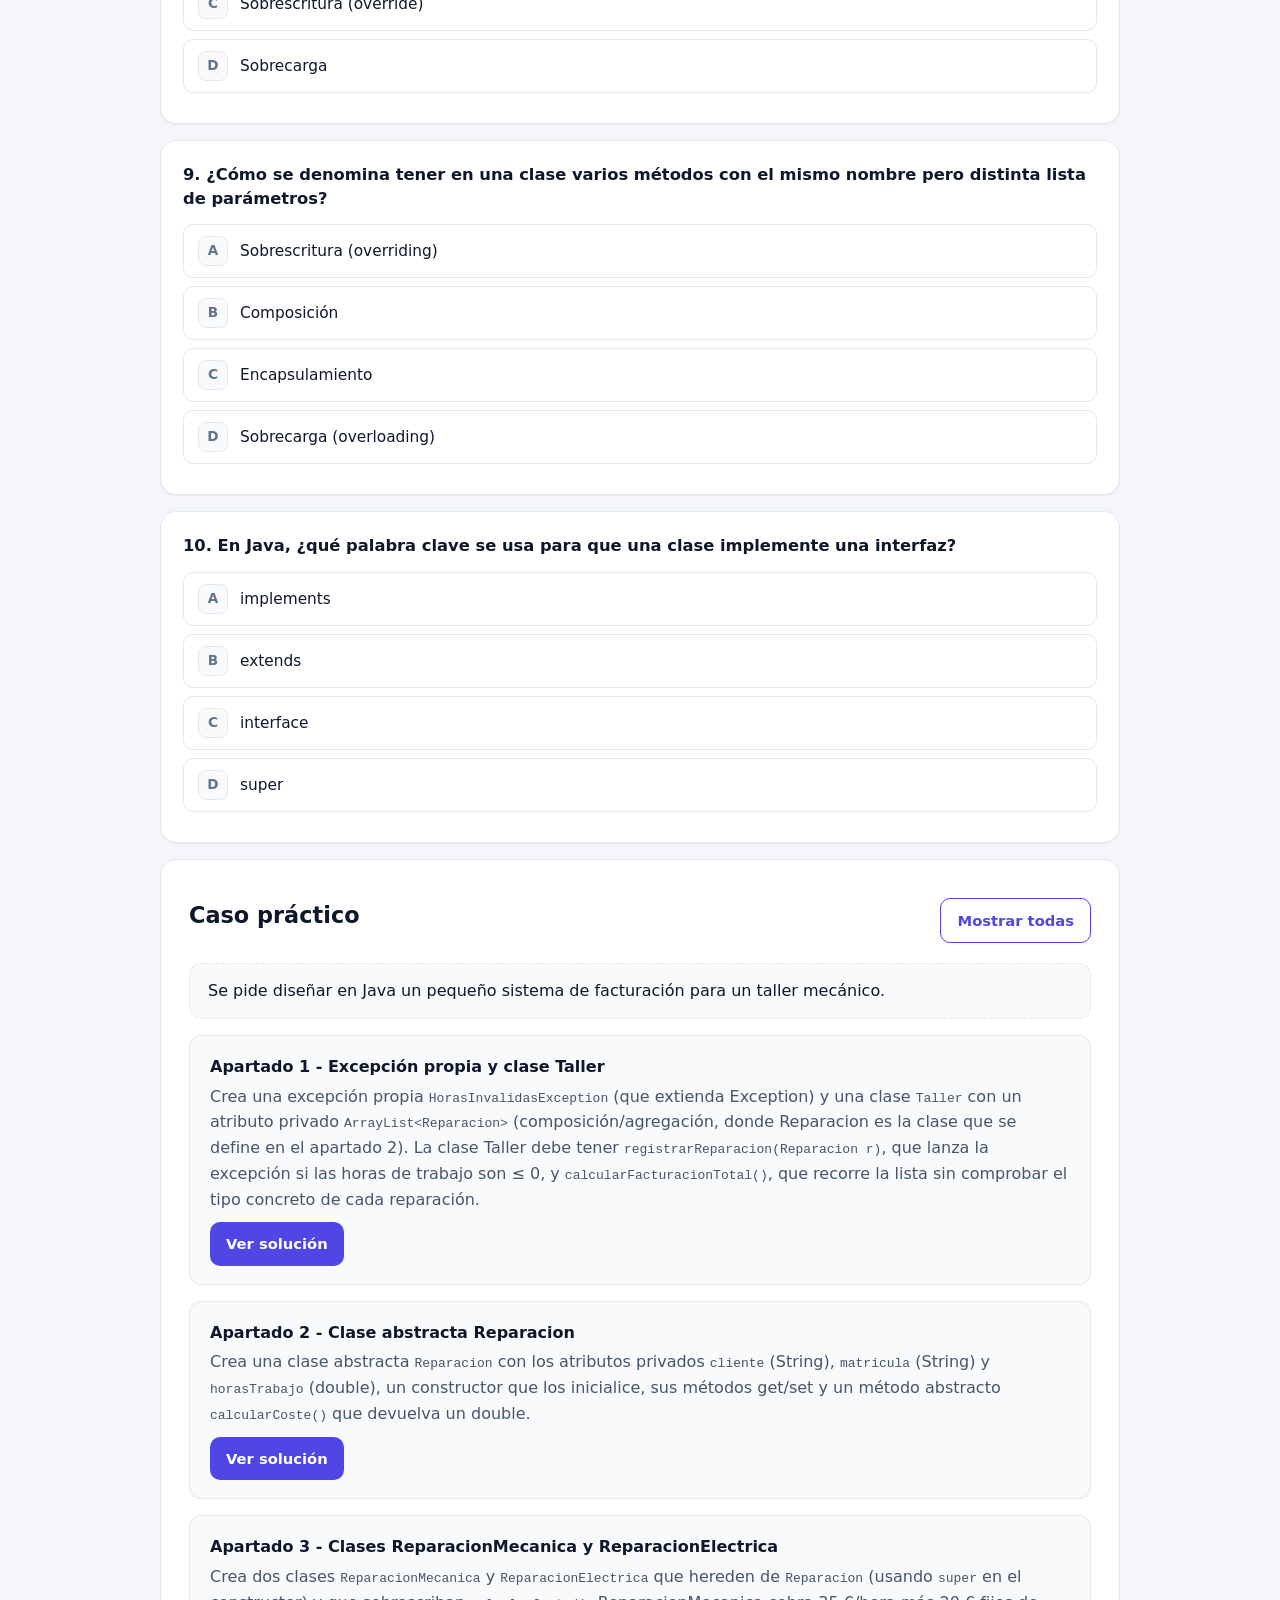
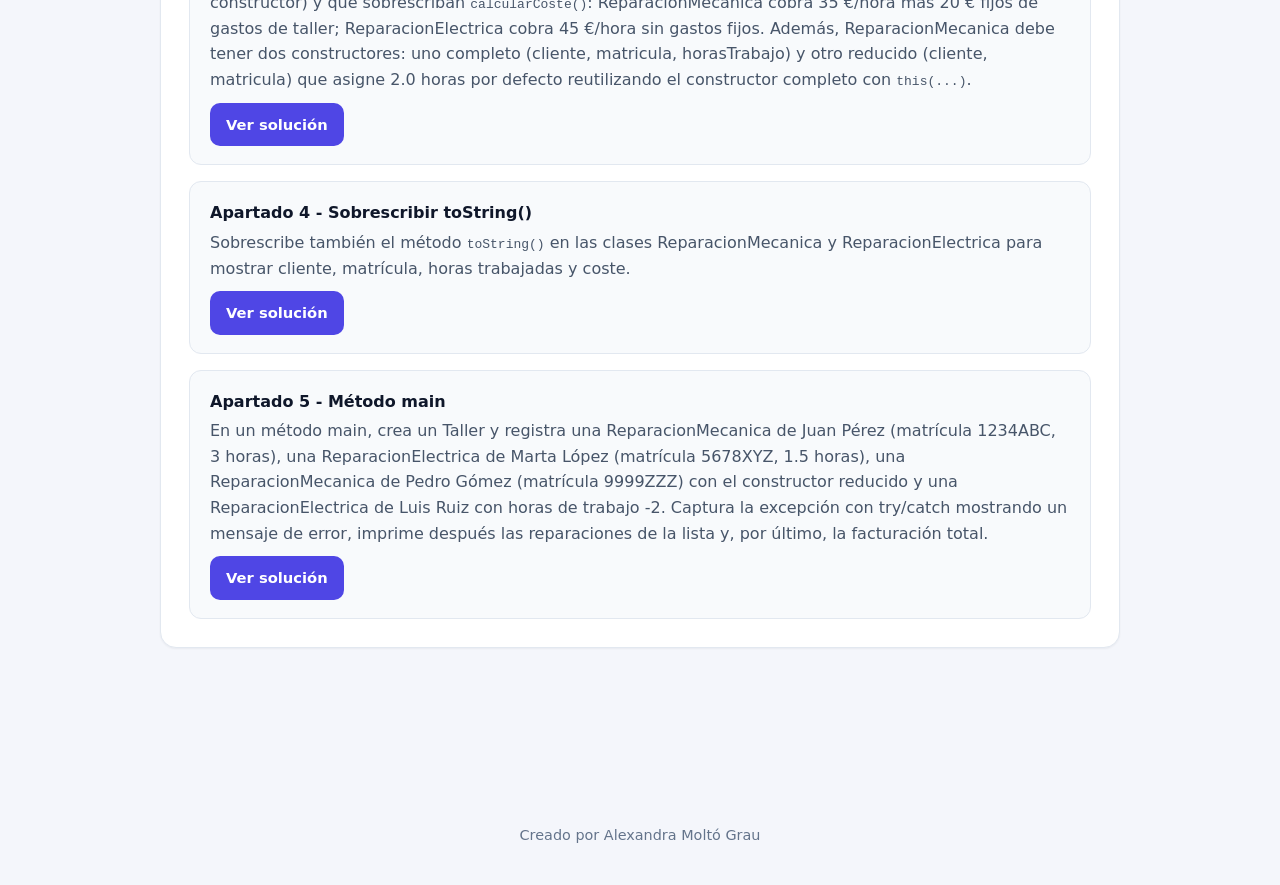
==== commit 5966ee72: "wip" ====
--- a/uf2404.html
+++ b/uf2404.html
@@ -40,92 +40,92 @@
 <div class="section-title"><h2>Preguntas tipo test</h2></div>
 
 <div class="question">
-    <h3>1. Si la clase Pedido contiene una lista de objetos LineaPedido, ¿qué tipo de relación existe entre ambas?</h3>
+    <h3>1. ¿Qué modificador de acceso permite que un atributo sea visible desde cualquier clase?</h3>
+    <button class="answer correct">public</button>
+    <button class="answer">static</button>
+    <button class="answer">private</button>
+    <button class="answer">protected</button>
+    <div class="result"></div>
+</div>
+
+<div class="question">
+    <h3>2. ¿Qué estructura de datos sigue el orden FIFO (el primero en entrar es el primero en salir)?</h3>
+    <button class="answer correct">Cola</button>
+    <button class="answer">Pila</button>
+    <button class="answer">Árbol</button>
+    <button class="answer">Lista enlazada</button>
+    <div class="result"></div>
+</div>
+
+<div class="question">
+    <h3>3. ¿Cuál de las siguientes opciones NO es uno de los tres pilares de la programación orientada a objetos?</h3>
+    <button class="answer">Polimorfismo</button>
+    <button class="answer correct">Compilación</button>
+    <button class="answer">Herencia</button>
+    <button class="answer">Encapsulamiento</button>
+    <div class="result"></div>
+</div>
+
+<div class="question">
+    <h3>4. ¿Para qué sirve la palabra clave this usada como llamada dentro de un constructor?</h3>
+    <button class="answer">Para invocar al constructor de la superclase</button>
+    <button class="answer">Para declarar un atributo estático</button>
+    <button class="answer correct">Para invocar a otro constructor de la misma clase</button>
+    <button class="answer">Para crear una instancia de otra clase</button>
+    <div class="result"></div>
+</div>
+
+<div class="question">
+    <h3>5. ¿Qué representa la abstracción en POO?</h3>
+    <button class="answer">Repetir el mismo código en varias clases</button>
+    <button class="answer">Convertir un objeto de un tipo a otro</button>
+    <button class="answer">Ejecutar varios métodos al mismo tiempo</button>
+    <button class="answer correct">Modelar solo los aspectos relevantes de un objeto, ocultando los detalles innecesarios</button>
+    <div class="result"></div>
+</div>
+
+<div class="question">
+    <h3>6. ¿Qué bloque de código se ejecuta siempre, se produzca o no una excepción?</h3>
+    <button class="answer">try</button>
+    <button class="answer correct">finally</button>
+    <button class="answer">catch</button>
+    <button class="answer">throw</button>
+    <div class="result"></div>
+</div>
+
+<div class="question">
+    <h3>7. Si la clase Pedido contiene una lista de objetos LineaPedido, ¿qué tipo de relación existe entre ambas?</h3>
+    <button class="answer">Polimorfismo</button>
     <button class="answer">Herencia (relación «es-un»)</button>
-    <button class="answer">Polimorfismo</button>
+    <button class="answer">Sobrecarga</button>
     <button class="answer correct">Agregación/composición (relación «tiene-un»)</button>
+    <div class="result"></div>
+</div>
+
+<div class="question">
+    <h3>8. ¿Cómo se denomina la redefinición de un método heredado en una subclase?</h3>
+    <button class="answer">Composición</button>
+    <button class="answer">Instanciación</button>
+    <button class="answer correct">Sobrescritura (override)</button>
     <button class="answer">Sobrecarga</button>
     <div class="result"></div>
 </div>
 
 <div class="question">
-    <h3>2. ¿Cuál de las siguientes opciones NO es uno de los tres pilares de la programación orientada a objetos?</h3>
-    <button class="answer">Herencia</button>
-    <button class="answer">Polimorfismo</button>
+    <h3>9. ¿Cómo se denomina tener en una clase varios métodos con el mismo nombre pero distinta lista de parámetros?</h3>
+    <button class="answer">Sobrescritura (overriding)</button>
+    <button class="answer">Composición</button>
     <button class="answer">Encapsulamiento</button>
-    <button class="answer correct">Compilación</button>
-    <div class="result"></div>
-</div>
-
-<div class="question">
-    <h3>3. En Java, ¿qué palabra clave se usa para que una clase implemente una interfaz?</h3>
+    <button class="answer correct">Sobrecarga (overloading)</button>
+    <div class="result"></div>
+</div>
+
+<div class="question">
+    <h3>10. En Java, ¿qué palabra clave se usa para que una clase implemente una interfaz?</h3>
+    <button class="answer correct">implements</button>
     <button class="answer">extends</button>
-    <button class="answer correct">implements</button>
     <button class="answer">interface</button>
     <button class="answer">super</button>
-    <div class="result"></div>
-</div>
-
-<div class="question">
-    <h3>4. ¿Qué representa la abstracción en POO?</h3>
-    <button class="answer correct">Modelar solo los aspectos relevantes de un objeto, ocultando los detalles innecesarios</button>
-    <button class="answer">Ejecutar varios métodos al mismo tiempo</button>
-    <button class="answer">Repetir el mismo código en varias clases</button>
-    <button class="answer">Convertir un objeto de un tipo a otro</button>
-    <div class="result"></div>
-</div>
-
-<div class="question">
-    <h3>5. ¿Cómo se denomina la redefinición de un método heredado en una subclase?</h3>
-    <button class="answer">Sobrecarga</button>
-    <button class="answer correct">Sobrescritura (override)</button>
-    <button class="answer">Composición</button>
-    <button class="answer">Instanciación</button>
-    <div class="result"></div>
-</div>
-
-<div class="question">
-    <h3>6. ¿Qué modificador de acceso permite que un atributo sea visible desde cualquier clase?</h3>
-    <button class="answer">private</button>
-    <button class="answer">protected</button>
-    <button class="answer correct">public</button>
-    <button class="answer">static</button>
-    <div class="result"></div>
-</div>
-
-<div class="question">
-    <h3>7. ¿Para qué sirve la palabra clave this usada como llamada dentro de un constructor?</h3>
-    <button class="answer">Para crear una nueva instancia de otra clase</button>
-    <button class="answer correct">Para invocar a otro constructor de la misma clase</button>
-    <button class="answer">Para declarar un atributo estático</button>
-    <button class="answer">Para invocar al constructor de la superclase</button>
-    <div class="result"></div>
-</div>
-
-<div class="question">
-    <h3>8. ¿Cómo se denomina tener en una clase varios métodos con el mismo nombre pero distinta lista de parámetros?</h3>
-    <button class="answer correct">Sobrecarga (overloading)</button>
-    <button class="answer">Sobrescritura (overriding)</button>
-    <button class="answer">Encapsulamiento</button>
-    <button class="answer">Composición</button>
-    <div class="result"></div>
-</div>
-
-<div class="question">
-    <h3>9. ¿Qué estructura de datos sigue el orden FIFO (el primero en entrar es el primero en salir)?</h3>
-    <button class="answer">Pila</button>
-    <button class="answer">Árbol</button>
-    <button class="answer correct">Cola</button>
-    <button class="answer">Lista enlazada</button>
-    <div class="result"></div>
-</div>
-
-<div class="question">
-    <h3>10. ¿Qué bloque de código se ejecuta siempre, se produzca o no una excepción?</h3>
-    <button class="answer">catch</button>
-    <button class="answer">try</button>
-    <button class="answer">throw</button>
-    <button class="answer correct">finally</button>
     <div class="result"></div>
 </div>
 </section>
@@ -133,151 +133,151 @@
 <section id="caso" class="card">
 <div class="section-title"><h2>Caso práctico</h2><button type="button" class="btn btn-ghost" data-toggle-all>Mostrar todas</button></div>
 <div class="statement">
-<p>Se pide diseñar en Java un pequeño sistema de gestión de nóminas de una empresa.</p>
-</div>
-
-<div class="practice">
-<h3>Apartado 1 - Clase abstracta Empleado</h3>
-<p>Crea una clase abstracta <code>Empleado</code> con los atributos privados <code>nombre</code> (String), <code>dni</code> (String) y <code>salarioBase</code> (double), un constructor que los inicialice, sus métodos get/set y un método abstracto <code>calcularSalario()</code> que devuelva un double.</p>
-<button class="solution-btn">Ver solución</button>
-<div class="solution"><pre>
-public abstract class Empleado {
-    private String nombre;
-    private String dni;
-    private double salarioBase;
-
-    public Empleado(String nombre, String dni, double salarioBase) {
-        this.nombre = nombre;
-        this.dni = dni;
-        this.salarioBase = salarioBase;
-    }
-
-    public String getNombre() { return nombre; }
-    public void setNombre(String nombre) { this.nombre = nombre; }
-    public String getDni() { return dni; }
-    public void setDni(String dni) { this.dni = dni; }
-    public double getSalarioBase() { return salarioBase; }
-    public void setSalarioBase(double salarioBase) { this.salarioBase = salarioBase; }
-
-    public abstract double calcularSalario();
-}
-</pre></div>
-</div>
-
-<div class="practice">
-<h3>Apartado 2 - Clases Gerente y Operario</h3>
-<p>Crea dos clases <code>Gerente</code> y <code>Operario</code> que hereden de <code>Empleado</code> (usando <code>super</code> en el constructor) y que sobrescriban <code>calcularSalario()</code>: Gerente = salarioBase + 20% de bonus, Operario = salarioBase sin bonus. Además, Gerente debe tener dos constructores: uno completo (nombre, dni, salarioBase) y otro reducido (nombre, dni) que asigne un salarioBase por defecto de 1500.0 reutilizando el constructor completo con <code>this(...)</code>.</p>
-<button class="solution-btn">Ver solución</button>
-<div class="solution"><pre>
-public class Gerente extends Empleado {
-    public Gerente(String nombre, String dni, double salarioBase) {
-        super(nombre, dni, salarioBase);
-    }
-
-    public Gerente(String nombre, String dni) {   // sobrecarga
-        this(nombre, dni, 1500.0);
+<p>Se pide diseñar en Java un pequeño sistema de facturación para un taller mecánico.</p>
+</div>
+
+<div class="practice">
+<h3>Apartado 1 - Excepción propia y clase Taller</h3>
+<p>Crea una excepción propia <code>HorasInvalidasException</code> (que extienda Exception) y una clase <code>Taller</code> con un atributo privado <code>ArrayList&lt;Reparacion&gt;</code> (composición/agregación, donde Reparacion es la clase que se define en el apartado 2). La clase Taller debe tener <code>registrarReparacion(Reparacion r)</code>, que lanza la excepción si las horas de trabajo son ≤ 0, y <code>calcularFacturacionTotal()</code>, que recorre la lista sin comprobar el tipo concreto de cada reparación.</p>
+<button class="solution-btn">Ver solución</button>
+<div class="solution"><pre>
+public class HorasInvalidasException extends Exception {
+    public HorasInvalidasException(String mensaje) { super(mensaje); }
+}
+
+import java.util.ArrayList;
+
+public class Taller {
+    private ArrayList&lt;Reparacion&gt; reparaciones = new ArrayList&lt;&gt;();
+
+    public void registrarReparacion(Reparacion r) throws HorasInvalidasException {
+        if (r.getHorasTrabajo() &lt;= 0) {
+            throw new HorasInvalidasException(
+                "horas no válidas para " + r.getCliente());
+        }
+        reparaciones.add(r);
+    }
+
+    public double calcularFacturacionTotal() {
+        double total = 0;
+        for (Reparacion r : reparaciones) {
+            total += r.calcularCoste();   // polimorfismo
+        }
+        return total;
+    }
+
+    public ArrayList&lt;Reparacion&gt; getReparaciones() { return reparaciones; }
+}
+</pre></div>
+</div>
+
+<div class="practice">
+<h3>Apartado 2 - Clase abstracta Reparacion</h3>
+<p>Crea una clase abstracta <code>Reparacion</code> con los atributos privados <code>cliente</code> (String), <code>matricula</code> (String) y <code>horasTrabajo</code> (double), un constructor que los inicialice, sus métodos get/set y un método abstracto <code>calcularCoste()</code> que devuelva un double.</p>
+<button class="solution-btn">Ver solución</button>
+<div class="solution"><pre>
+public abstract class Reparacion {
+    private String cliente;
+    private String matricula;
+    private double horasTrabajo;
+
+    public Reparacion(String cliente, String matricula, double horasTrabajo) {
+        this.cliente = cliente;
+        this.matricula = matricula;
+        this.horasTrabajo = horasTrabajo;
+    }
+
+    public String getCliente() { return cliente; }
+    public void setCliente(String cliente) { this.cliente = cliente; }
+    public String getMatricula() { return matricula; }
+    public void setMatricula(String matricula) { this.matricula = matricula; }
+    public double getHorasTrabajo() { return horasTrabajo; }
+    public void setHorasTrabajo(double horasTrabajo) { this.horasTrabajo = horasTrabajo; }
+
+    public abstract double calcularCoste();
+}
+</pre></div>
+</div>
+
+<div class="practice">
+<h3>Apartado 3 - Clases ReparacionMecanica y ReparacionElectrica</h3>
+<p>Crea dos clases <code>ReparacionMecanica</code> y <code>ReparacionElectrica</code> que hereden de <code>Reparacion</code> (usando <code>super</code> en el constructor) y que sobrescriban <code>calcularCoste()</code>: ReparacionMecanica cobra 35 €/hora más 20 € fijos de gastos de taller; ReparacionElectrica cobra 45 €/hora sin gastos fijos. Además, ReparacionMecanica debe tener dos constructores: uno completo (cliente, matricula, horasTrabajo) y otro reducido (cliente, matricula) que asigne 2.0 horas por defecto reutilizando el constructor completo con <code>this(...)</code>.</p>
+<button class="solution-btn">Ver solución</button>
+<div class="solution"><pre>
+public class ReparacionMecanica extends Reparacion {
+    public ReparacionMecanica(String cliente, String matricula, double horasTrabajo) {
+        super(cliente, matricula, horasTrabajo);
+    }
+
+    public ReparacionMecanica(String cliente, String matricula) {   // sobrecarga
+        this(cliente, matricula, 2.0);
     }
 
     @Override
-    public double calcularSalario() { return getSalarioBase() * 1.20; }
-}
-
-public class Operario extends Empleado {
-    public Operario(String nombre, String dni, double salarioBase) {
-        super(nombre, dni, salarioBase);
+    public double calcularCoste() { return getHorasTrabajo() * 35 + 20; }
+}
+
+public class ReparacionElectrica extends Reparacion {
+    public ReparacionElectrica(String cliente, String matricula, double horasTrabajo) {
+        super(cliente, matricula, horasTrabajo);
     }
 
     @Override
-    public double calcularSalario() { return getSalarioBase(); }
-}
-</pre></div>
-</div>
-
-<div class="practice">
-<h3>Apartado 3 - Sobrescribir toString()</h3>
-<p>Sobrescribe también el método <code>toString()</code> en ambas clases para mostrar nombre, salario base y salario calculado.</p>
-<button class="solution-btn">Ver solución</button>
-<div class="solution"><pre>
-// En Gerente
+    public double calcularCoste() { return getHorasTrabajo() * 45; }
+}
+</pre></div>
+</div>
+
+<div class="practice">
+<h3>Apartado 4 - Sobrescribir toString()</h3>
+<p>Sobrescribe también el método <code>toString()</code> en las clases ReparacionMecanica y ReparacionElectrica para mostrar cliente, matrícula, horas trabajadas y coste.</p>
+<button class="solution-btn">Ver solución</button>
+<div class="solution"><pre>
+// En ReparacionMecanica
 @Override
 public String toString() {
-    return "Gerente: " + getNombre()
-         + " - Salario base: " + getSalarioBase() + " - Salario: " + calcularSalario();
-}
-
-// En Operario
+    return "Mecánica: " + getCliente() + " (" + getMatricula() + ")"
+         + " - Horas: " + getHorasTrabajo() + " - Coste: " + calcularCoste();
+}
+
+// En ReparacionElectrica
 @Override
 public String toString() {
-    return "Operario: " + getNombre()
-         + " - Salario base: " + getSalarioBase() + " - Salario: " + calcularSalario();
-}
-</pre></div>
-</div>
-
-<div class="practice">
-<h3>Apartado 4 - Excepción propia y Empresa</h3>
-<p>Crea una excepción propia <code>SalarioInvalidoException</code> (que extienda Exception) y una clase <code>Empresa</code> con un atributo privado <code>ArrayList&lt;Empleado&gt;</code> (composición/agregación). Debe tener <code>contratar(Empleado e)</code>, que lanza la excepción si el salario base es ≤ 0, y <code>calcularNominaTotal()</code>, que recorre la lista sin comprobar el tipo concreto de cada empleado.</p>
-<button class="solution-btn">Ver solución</button>
-<div class="solution"><pre>
-public class SalarioInvalidoException extends Exception {
-    public SalarioInvalidoException(String mensaje) { super(mensaje); }
-}
-
-import java.util.ArrayList;
-
-public class Empresa {
-    private ArrayList&lt;Empleado&gt; empleados = new ArrayList&lt;&gt;();
-
-    public void contratar(Empleado e) throws SalarioInvalidoException {
-        if (e.getSalarioBase() &lt;= 0) {
-            throw new SalarioInvalidoException(
-                "salario no válido para " + e.getNombre());
-        }
-        empleados.add(e);
-    }
-
-    public double calcularNominaTotal() {
-        double total = 0;
-        for (Empleado e : empleados) {
-            total += e.calcularSalario();   // polimorfismo
-        }
-        return total;
-    }
-
-    public ArrayList&lt;Empleado&gt; getEmpleados() { return empleados; }
+    return "Eléctrica: " + getCliente() + " (" + getMatricula() + ")"
+         + " - Horas: " + getHorasTrabajo() + " - Coste: " + calcularCoste();
 }
 </pre></div>
 </div>
 
 <div class="practice">
 <h3>Apartado 5 - Método main</h3>
-<p>En un método main, crea una Empresa y añade un Gerente Laura (12345678A, 2500), un Operario Marcos (87654321B, 1200), un Gerente Sonia con el constructor reducido y un Operario Pedro con salario base -100. Captura la excepción con try/catch mostrando un mensaje de error, imprime después los empleados de la lista y, por último, la nómina total.</p>
+<p>En un método main, crea un Taller y registra una ReparacionMecanica de Juan Pérez (matrícula 1234ABC, 3 horas), una ReparacionElectrica de Marta López (matrícula 5678XYZ, 1.5 horas), una ReparacionMecanica de Pedro Gómez (matrícula 9999ZZZ) con el constructor reducido y una ReparacionElectrica de Luis Ruiz con horas de trabajo -2. Captura la excepción con try/catch mostrando un mensaje de error, imprime después las reparaciones de la lista y, por último, la facturación total.</p>
 <button class="solution-btn">Ver solución</button>
 <div class="solution"><pre>
 public class Main {
     public static void main(String[] args) {
-        Empresa empresa = new Empresa();
+        Taller taller = new Taller();
         try {
-            empresa.contratar(new Gerente("Laura", "12345678A", 2500));
-            empresa.contratar(new Operario("Marcos", "87654321B", 1200));
-            empresa.contratar(new Gerente("Sonia", "11223344C"));
-            empresa.contratar(new Operario("Pedro", "99887766D", -100));
-        } catch (SalarioInvalidoException ex) {
+            taller.registrarReparacion(new ReparacionMecanica("Juan Pérez", "1234ABC", 3));
+            taller.registrarReparacion(new ReparacionElectrica("Marta López", "5678XYZ", 1.5));
+            taller.registrarReparacion(new ReparacionMecanica("Pedro Gómez", "9999ZZZ"));
+            taller.registrarReparacion(new ReparacionElectrica("Luis Ruiz", "4321CBA", -2));
+        } catch (HorasInvalidasException ex) {
             System.out.println("Error: " + ex.getMessage());
         }
-        for (Empleado e : empresa.getEmpleados()) {
-            System.out.println(e);
-        }
-        System.out.println("Nómina total: " + empresa.calcularNominaTotal());
+        for (Reparacion r : taller.getReparaciones()) {
+            System.out.println(r);
+        }
+        System.out.println("Facturación total: " + taller.calcularFacturacionTotal());
     }
 }
 
 /* Salida esperada:
-Error: salario no válido para Pedro
-Gerente: Laura - Salario base: 2500.0 - Salario: 3000.0
-Operario: Marcos - Salario base: 1200.0 - Salario: 1200.0
-Gerente: Sonia - Salario base: 1500.0 - Salario: 1800.0
-Nómina total: 6000.0
+Error: horas no válidas para Luis Ruiz
+Mecánica: Juan Pérez (1234ABC) - Horas: 3.0 - Coste: 125.0
+Eléctrica: Marta López (5678XYZ) - Horas: 1.5 - Coste: 67.5
+Mecánica: Pedro Gómez (9999ZZZ) - Horas: 2.0 - Coste: 90.0
+Facturación total: 282.5
 */
 </pre></div>
 </div>
